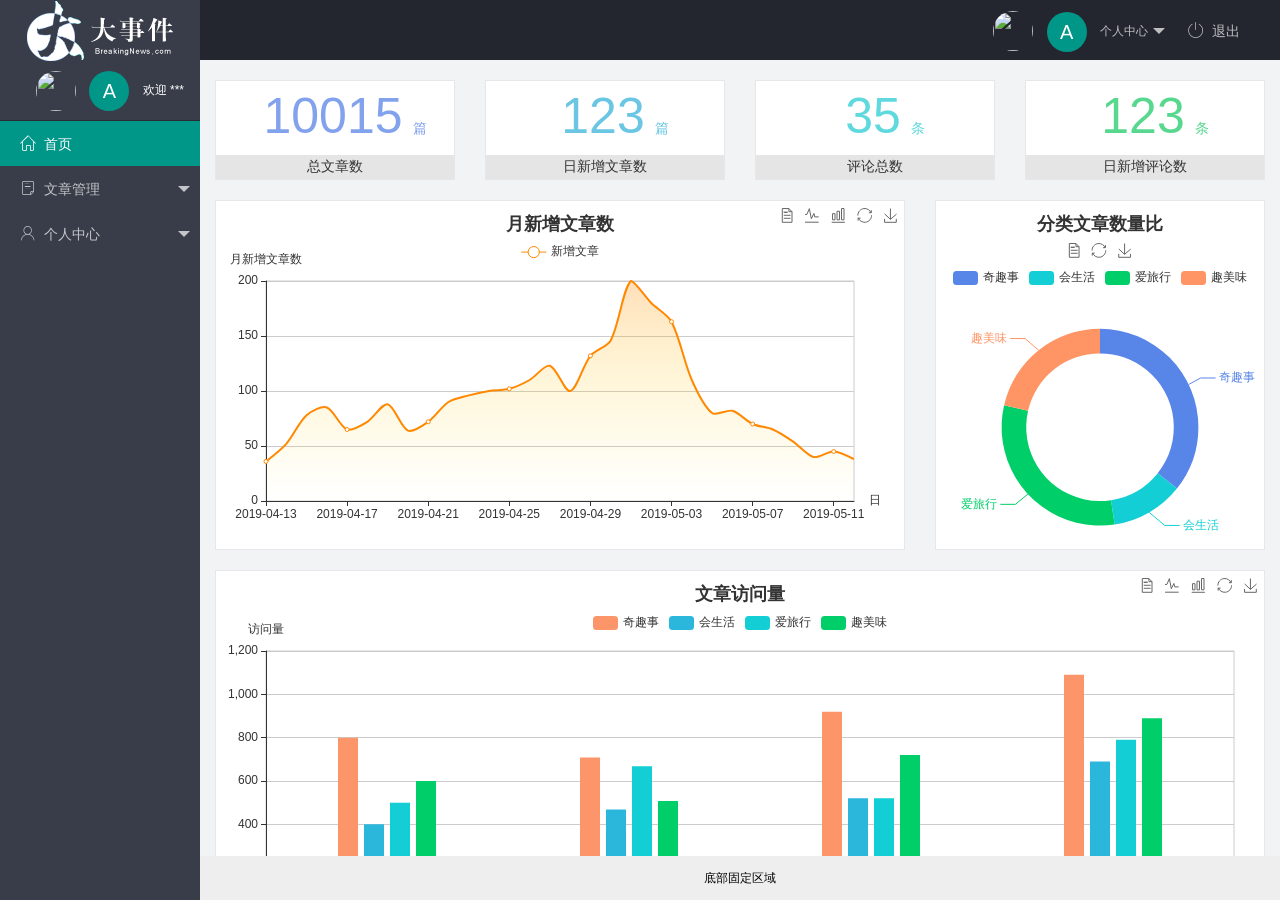
==== index.html @ d9589c08 "完成了主页功能" ====
<!DOCTYPE html>
<html lang="en">

<head>
    <meta charset="UTF-8" />
    <meta http-equiv="X-UA-Compatible" content="IE=edge" />
    <meta name="viewport" content="width=device-width, initial-scale=1.0" />
    <title>Document</title>
    <link rel="stylesheet" href="/assets/lib/layui/css/layui.css" />
    <link rel="stylesheet" href="/assets/fonts/iconfont.css">
    <link rel="stylesheet" href="/assets/css/index.css">
</head>

<body>
    <div class="layui-layout layui-layout-admin">
        <div class="layui-header">
            <div class="layui-logo layui-hide-xs layui-bg-black">
                <img src="/assets/images/logo.png" alt="" />
            </div>

            <ul class="layui-nav layui-layout-right">
                <li class="layui-nav-item layui-hide layui-show-md-inline-block">
                    <!-- 右侧导航栏上面头像 -->
                    <a href="javascript:;" class="userinfo">
                        <img src="http://t.cn/RCzsdCq" class="layui-nav-img" />
                        <span class="text-avatar">A</span>
                        个人中心
                    </a>
                    <dl class="layui-nav-child">
                        <dd><a href="">基本资料</a></dd>
                        <dd><a href="">更换头像</a></dd>
                        <dd><a href="">重置密码</a></dd>
                    </dl>
                </li>
                <li class="layui-nav-item" lay-header-event="menuRight" lay-unselect>
                    <a href="javascript:;" id="btnLogout"><span class="iconfont icon-tuichu"></span>退出</a>
                </li>
            </ul>
        </div>

        <div class="layui-side layui-bg-black">
            <div class="layui-side-scroll">
                <!-- 左侧侧边栏上面头像 -->
                <div class="userinfo">
                    <img src="http://t.cn/RCzsdCq" class="layui-nav-img" />
                    <span class="text-avatar">A</span>
                    <span id="welcome">欢迎 ***</span>
                </div>
                <!-- 左侧导航区域（可配合layui已有的垂直导航） -->
                <ul class="layui-nav layui-nav-tree" lay-shrink="all">
                    <li class="layui-nav-item layui-this "><a href="/home/dashboard.html" target="fm"><span
                                class="iconfont icon-home "></span>首页</a></li>
                    <li class="layui-nav-item">
                        <a class="" href="javascript:;"><span class="iconfont icon-16"></span>文章管理</a>
                        <dl class="layui-nav-child">
                            <dd><a href="javascript:;"><i class="layui-icon layui-icon-app"></i>文章类别</a></dd>
                            <dd><a href="javascript:;"><i class="layui-icon layui-icon-app"></i>文章列表</a></dd>
                            <dd><a href="javascript:;"><i class="layui-icon layui-icon-app"></i>发布文章</a></dd>
                        </dl>
                    </li>
                    <li class="layui-nav-item">
                        <a href="javascript:;"><span class="iconfont icon-user"></span>个人中心</a>
                        <dl class="layui-nav-child">
                            <dd><a href="javascript:;"><i class="layui-icon layui-icon-app"></i>基本资料</a></dd>
                            <dd><a href="javascript:;"><i class="layui-icon layui-icon-app"></i>更换头像</a></dd>
                            <dd><a href="javascript:;"><i class="layui-icon layui-icon-app"></i>重置密码</a></dd>
                        </dl>
                    </li>
                </ul>
            </div>
        </div>

        <div class="layui-body">
            <!-- 内容主体区域 -->
            <iframe name="fm" src="/home/dashboard.html" frameborder="0"></iframe>
        </div>

        <div class="layui-footer">
            <!-- 底部固定区域 -->
            底部固定区域
        </div>
    </div>
    <script src="/assets/lib/layui/layui.all.js"></script>
    <script src="./assets/lib/jquery.js"></script>
    <script src="./assets/js/baseAPI.js"></script>
    <script src="./assets/js/index.js"></script>
</body>

</html>
---- assets/lib/layui/css/layui.css ----
/** layui-v2.5.5 MIT License By https://www.layui.com */
 .layui-inline,img{display:inline-block;vertical-align:middle}h1,h2,h3,h4,h5,h6{font-weight:400}.layui-edge,.layui-header,.layui-inline,.layui-main{position:relative}.layui-body,.layui-edge,.layui-elip{overflow:hidden}.layui-btn,.layui-edge,.layui-inline,img{vertical-align:middle}.layui-btn,.layui-disabled,.layui-icon,.layui-unselect{-moz-user-select:none;-webkit-user-select:none;-ms-user-select:none}.layui-elip,.layui-form-checkbox span,.layui-form-pane .layui-form-label{text-overflow:ellipsis;white-space:nowrap}.layui-breadcrumb,.layui-tree-btnGroup{visibility:hidden}blockquote,body,button,dd,div,dl,dt,form,h1,h2,h3,h4,h5,h6,input,li,ol,p,pre,td,textarea,th,ul{margin:0;padding:0;-webkit-tap-highlight-color:rgba(0,0,0,0)}a:active,a:hover{outline:0}img{border:none}li{list-style:none}table{border-collapse:collapse;border-spacing:0}h4,h5,h6{font-size:100%}button,input,optgroup,option,select,textarea{font-family:inherit;font-size:inherit;font-style:inherit;font-weight:inherit;outline:0}pre{white-space:pre-wrap;white-space:-moz-pre-wrap;white-space:-pre-wrap;white-space:-o-pre-wrap;word-wrap:break-word}body{line-height:24px;font:14px Helvetica Neue,Helvetica,PingFang SC,Tahoma,Arial,sans-serif}hr{height:1px;margin:10px 0;border:0;clear:both}a{color:#333;text-decoration:none}a:hover{color:#777}a cite{font-style:normal;*cursor:pointer}.layui-border-box,.layui-border-box *{box-sizing:border-box}.layui-box,.layui-box *{box-sizing:content-box}.layui-clear{clear:both;*zoom:1}.layui-clear:after{content:'\20';clear:both;*zoom:1;display:block;height:0}.layui-inline{*display:inline;*zoom:1}.layui-edge{display:inline-block;width:0;height:0;border-width:6px;border-style:dashed;border-color:transparent}.layui-edge-top{top:-4px;border-bottom-color:#999;border-bottom-style:solid}.layui-edge-right{border-left-color:#999;border-left-style:solid}.layui-edge-bottom{top:2px;border-top-color:#999;border-top-style:solid}.layui-edge-left{border-right-color:#999;border-right-style:solid}.layui-disabled,.layui-disabled:hover{color:#d2d2d2!important;cursor:not-allowed!important}.layui-circle{border-radius:100%}.layui-show{display:block!important}.layui-hide{display:none!important}@font-face{font-family:layui-icon;src:url(../font/iconfont.eot?v=250);src:url(../font/iconfont.eot?v=250#iefix) format('embedded-opentype'),url(../font/iconfont.woff2?v=250) format('woff2'),url(../font/iconfont.woff?v=250) format('woff'),url(../font/iconfont.ttf?v=250) format('truetype'),url(../font/iconfont.svg?v=250#layui-icon) format('svg')}.layui-icon{font-family:layui-icon!important;font-size:16px;font-style:normal;-webkit-font-smoothing:antialiased;-moz-osx-font-smoothing:grayscale}.layui-icon-reply-fill:before{content:"\e611"}.layui-icon-set-fill:before{content:"\e614"}.layui-icon-menu-fill:before{content:"\e60f"}.layui-icon-search:before{content:"\e615"}.layui-icon-share:before{content:"\e641"}.layui-icon-set-sm:before{content:"\e620"}.layui-icon-engine:before{content:"\e628"}.layui-icon-close:before{content:"\1006"}.layui-icon-close-fill:before{content:"\1007"}.layui-icon-chart-screen:before{content:"\e629"}.layui-icon-star:before{content:"\e600"}.layui-icon-circle-dot:before{content:"\e617"}.layui-icon-chat:before{content:"\e606"}.layui-icon-release:before{content:"\e609"}.layui-icon-list:before{content:"\e60a"}.layui-icon-chart:before{content:"\e62c"}.layui-icon-ok-circle:before{content:"\1005"}.layui-icon-layim-theme:before{content:"\e61b"}.layui-icon-table:before{content:"\e62d"}.layui-icon-right:before{content:"\e602"}.layui-icon-left:before{content:"\e603"}.layui-icon-cart-simple:before{content:"\e698"}.layui-icon-face-cry:before{content:"\e69c"}.layui-icon-face-smile:before{content:"\e6af"}.layui-icon-survey:before{content:"\e6b2"}.layui-icon-tree:before{content:"\e62e"}.layui-icon-upload-circle:before{content:"\e62f"}.layui-icon-add-circle:before{content:"\e61f"}.layui-icon-download-circle:before{content:"\e601"}.layui-icon-templeate-1:before{content:"\e630"}.layui-icon-util:before{content:"\e631"}.layui-icon-face-surprised:before{content:"\e664"}.layui-icon-edit:before{content:"\e642"}.layui-icon-speaker:before{content:"\e645"}.layui-icon-down:before{content:"\e61a"}.layui-icon-file:before{content:"\e621"}.layui-icon-layouts:before{content:"\e632"}.layui-icon-rate-half:before{content:"\e6c9"}.layui-icon-add-circle-fine:before{content:"\e608"}.layui-icon-prev-circle:before{content:"\e633"}.layui-icon-read:before{content:"\e705"}.layui-icon-404:before{content:"\e61c"}.layui-icon-carousel:before{content:"\e634"}.layui-icon-help:before{content:"\e607"}.layui-icon-code-circle:before{content:"\e635"}.layui-icon-water:before{content:"\e636"}.layui-icon-username:before{content:"\e66f"}.layui-icon-find-fill:before{content:"\e670"}.layui-icon-about:before{content:"\e60b"}.layui-icon-location:before{content:"\e715"}.layui-icon-up:before{content:"\e619"}.layui-icon-pause:before{content:"\e651"}.layui-icon-date:before{content:"\e637"}.layui-icon-layim-uploadfile:before{content:"\e61d"}.layui-icon-delete:before{content:"\e640"}.layui-icon-play:before{content:"\e652"}.layui-icon-top:before{content:"\e604"}.layui-icon-friends:before{content:"\e612"}.layui-icon-refresh-3:before{content:"\e9aa"}.layui-icon-ok:before{content:"\e605"}.layui-icon-layer:before{content:"\e638"}.layui-icon-face-smile-fine:before{content:"\e60c"}.layui-icon-dollar:before{content:"\e659"}.layui-icon-group:before{content:"\e613"}.layui-icon-layim-download:before{content:"\e61e"}.layui-icon-picture-fine:before{content:"\e60d"}.layui-icon-link:before{content:"\e64c"}.layui-icon-diamond:before{content:"\e735"}.layui-icon-log:before{content:"\e60e"}.layui-icon-rate-solid:before{content:"\e67a"}.layui-icon-fonts-del:before{content:"\e64f"}.layui-icon-unlink:before{content:"\e64d"}.layui-icon-fonts-clear:before{content:"\e639"}.layui-icon-triangle-r:before{content:"\e623"}.layui-icon-circle:before{content:"\e63f"}.layui-icon-radio:before{content:"\e643"}.layui-icon-align-center:before{content:"\e647"}.layui-icon-align-right:before{content:"\e648"}.layui-icon-align-left:before{content:"\e649"}.layui-icon-loading-1:before{content:"\e63e"}.layui-icon-return:before{content:"\e65c"}.layui-icon-fonts-strong:before{content:"\e62b"}.layui-icon-upload:before{content:"\e67c"}.layui-icon-dialogue:before{content:"\e63a"}.layui-icon-video:before{content:"\e6ed"}.layui-icon-headset:before{content:"\e6fc"}.layui-icon-cellphone-fine:before{content:"\e63b"}.layui-icon-add-1:before{content:"\e654"}.layui-icon-face-smile-b:before{content:"\e650"}.layui-icon-fonts-html:before{content:"\e64b"}.layui-icon-form:before{content:"\e63c"}.layui-icon-cart:before{content:"\e657"}.layui-icon-camera-fill:before{content:"\e65d"}.layui-icon-tabs:before{content:"\e62a"}.layui-icon-fonts-code:before{content:"\e64e"}.layui-icon-fire:before{content:"\e756"}.layui-icon-set:before{content:"\e716"}.layui-icon-fonts-u:before{content:"\e646"}.layui-icon-triangle-d:before{content:"\e625"}.layui-icon-tips:before{content:"\e702"}.layui-icon-picture:before{content:"\e64a"}.layui-icon-more-vertical:before{content:"\e671"}.layui-icon-flag:before{content:"\e66c"}.layui-icon-loading:before{content:"\e63d"}.layui-icon-fonts-i:before{content:"\e644"}.layui-icon-refresh-1:before{content:"\e666"}.layui-icon-rmb:before{content:"\e65e"}.layui-icon-home:before{content:"\e68e"}.layui-icon-user:before{content:"\e770"}.layui-icon-notice:before{content:"\e667"}.layui-icon-login-weibo:before{content:"\e675"}.layui-icon-voice:before{content:"\e688"}.layui-icon-upload-drag:before{content:"\e681"}.layui-icon-login-qq:before{content:"\e676"}.layui-icon-snowflake:before{content:"\e6b1"}.layui-icon-file-b:before{content:"\e655"}.layui-icon-template:before{content:"\e663"}.layui-icon-auz:before{content:"\e672"}.layui-icon-console:before{content:"\e665"}.layui-icon-app:before{content:"\e653"}.layui-icon-prev:before{content:"\e65a"}.layui-icon-website:before{content:"\e7ae"}.layui-icon-next:before{content:"\e65b"}.layui-icon-component:before{content:"\e857"}.layui-icon-more:before{content:"\e65f"}.layui-icon-login-wechat:before{content:"\e677"}.layui-icon-shrink-right:before{content:"\e668"}.layui-icon-spread-left:before{content:"\e66b"}.layui-icon-camera:before{content:"\e660"}.layui-icon-note:before{content:"\e66e"}.layui-icon-refresh:before{content:"\e669"}.layui-icon-female:before{content:"\e661"}.layui-icon-male:before{content:"\e662"}.layui-icon-password:before{content:"\e673"}.layui-icon-senior:before{content:"\e674"}.layui-icon-theme:before{content:"\e66a"}.layui-icon-tread:before{content:"\e6c5"}.layui-icon-praise:before{content:"\e6c6"}.layui-icon-star-fill:before{content:"\e658"}.layui-icon-rate:before{content:"\e67b"}.layui-icon-template-1:before{content:"\e656"}.layui-icon-vercode:before{content:"\e679"}.layui-icon-cellphone:before{content:"\e678"}.layui-icon-screen-full:before{content:"\e622"}.layui-icon-screen-restore:before{content:"\e758"}.layui-icon-cols:before{content:"\e610"}.layui-icon-export:before{content:"\e67d"}.layui-icon-print:before{content:"\e66d"}.layui-icon-slider:before{content:"\e714"}.layui-icon-addition:before{content:"\e624"}.layui-icon-subtraction:before{content:"\e67e"}.layui-icon-service:before{content:"\e626"}.layui-icon-transfer:before{content:"\e691"}.layui-main{width:1140px;margin:0 auto}.layui-header{z-index:1000;height:60px}.layui-header a:hover{transition:all .5s;-webkit-transition:all .5s}.layui-side{position:fixed;left:0;top:0;bottom:0;z-index:999;width:200px;overflow-x:hidden}.layui-side-scroll{position:relative;width:220px;height:100%;overflow-x:hidden}.layui-body{position:absolute;left:200px;right:0;top:0;bottom:0;z-index:998;width:auto;overflow-y:auto;box-sizing:border-box}.layui-layout-body{overflow:hidden}.layui-layout-admin .layui-header{background-color:#23262E}.layui-layout-admin .layui-side{top:60px;width:200px;overflow-x:hidden}.layui-layout-admin .layui-body{position:fixed;top:60px;bottom:44px}.layui-layout-admin .layui-main{width:auto;margin:0 15px}.layui-layout-admin .layui-footer{position:fixed;left:200px;right:0;bottom:0;height:44px;line-height:44px;padding:0 15px;background-color:#eee}.layui-layout-admin .layui-logo{position:absolute;left:0;top:0;width:200px;height:100%;line-height:60px;text-align:center;color:#009688;font-size:16px}.layui-layout-admin .layui-header .layui-nav{background:0 0}.layui-layout-left{position:absolute!important;left:200px;top:0}.layui-layout-right{position:absolute!important;right:0;top:0}.layui-container{position:relative;margin:0 auto;padding:0 15px;box-sizing:border-box}.layui-fluid{position:relative;margin:0 auto;padding:0 15px}.layui-row:after,.layui-row:before{content:'';display:block;clear:both}.layui-col-lg1,.layui-col-lg10,.layui-col-lg11,.layui-col-lg12,.layui-col-lg2,.layui-col-lg3,.layui-col-lg4,.layui-col-lg5,.layui-col-lg6,.layui-col-lg7,.layui-col-lg8,.layui-col-lg9,.layui-col-md1,.layui-col-md10,.layui-col-md11,.layui-col-md12,.layui-col-md2,.layui-col-md3,.layui-col-md4,.layui-col-md5,.layui-col-md6,.layui-col-md7,.layui-col-md8,.layui-col-md9,.layui-col-sm1,.layui-col-sm10,.layui-col-sm11,.layui-col-sm12,.layui-col-sm2,.layui-col-sm3,.layui-col-sm4,.layui-col-sm5,.layui-col-sm6,.layui-col-sm7,.layui-col-sm8,.layui-col-sm9,.layui-col-xs1,.layui-col-xs10,.layui-col-xs11,.layui-col-xs12,.layui-col-xs2,.layui-col-xs3,.layui-col-xs4,.layui-col-xs5,.layui-col-xs6,.layui-col-xs7,.layui-col-xs8,.layui-col-xs9{position:relative;display:block;box-sizing:border-box}.layui-col-xs1,.layui-col-xs10,.layui-col-xs11,.layui-col-xs12,.layui-col-xs2,.layui-col-xs3,.layui-col-xs4,.layui-col-xs5,.layui-col-xs6,.layui-col-xs7,.layui-col-xs8,.layui-col-xs9{float:left}.layui-col-xs1{width:8.33333333%}.layui-col-xs2{width:16.66666667%}.layui-col-xs3{width:25%}.layui-col-xs4{width:33.33333333%}.layui-col-xs5{width:41.66666667%}.layui-col-xs6{width:50%}.layui-col-xs7{width:58.33333333%}.layui-col-xs8{width:66.66666667%}.layui-col-xs9{width:75%}.layui-col-xs10{width:83.33333333%}.layui-col-xs11{width:91.66666667%}.layui-col-xs12{width:100%}.layui-col-xs-offset1{margin-left:8.33333333%}.layui-col-xs-offset2{margin-left:16.66666667%}.layui-col-xs-offset3{margin-left:25%}.layui-col-xs-offset4{margin-left:33.33333333%}.layui-col-xs-offset5{margin-left:41.66666667%}.layui-col-xs-offset6{margin-left:50%}.layui-col-xs-offset7{margin-left:58.33333333%}.layui-col-xs-offset8{margin-left:66.66666667%}.layui-col-xs-offset9{margin-left:75%}.layui-col-xs-offset10{margin-left:83.33333333%}.layui-col-xs-offset11{margin-left:91.66666667%}.layui-col-xs-offset12{margin-left:100%}@media screen and (max-width:768px){.layui-hide-xs{display:none!important}.layui-show-xs-block{display:block!important}.layui-show-xs-inline{display:inline!important}.layui-show-xs-inline-block{display:inline-block!important}}@media screen and (min-width:768px){.layui-container{width:750px}.layui-hide-sm{display:none!important}.layui-show-sm-block{display:block!important}.layui-show-sm-inline{display:inline!important}.layui-show-sm-inline-block{display:inline-block!important}.layui-col-sm1,.layui-col-sm10,.layui-col-sm11,.layui-col-sm12,.layui-col-sm2,.layui-col-sm3,.layui-col-sm4,.layui-col-sm5,.layui-col-sm6,.layui-col-sm7,.layui-col-sm8,.layui-col-sm9{float:left}.layui-col-sm1{width:8.33333333%}.layui-col-sm2{width:16.66666667%}.layui-col-sm3{width:25%}.layui-col-sm4{width:33.33333333%}.layui-col-sm5{width:41.66666667%}.layui-col-sm6{width:50%}.layui-col-sm7{width:58.33333333%}.layui-col-sm8{width:66.66666667%}.layui-col-sm9{width:75%}.layui-col-sm10{width:83.33333333%}.layui-col-sm11{width:91.66666667%}.layui-col-sm12{width:100%}.layui-col-sm-offset1{margin-left:8.33333333%}.layui-col-sm-offset2{margin-left:16.66666667%}.layui-col-sm-offset3{margin-left:25%}.layui-col-sm-offset4{margin-left:33.33333333%}.layui-col-sm-offset5{margin-left:41.66666667%}.layui-col-sm-offset6{margin-left:50%}.layui-col-sm-offset7{margin-left:58.33333333%}.layui-col-sm-offset8{margin-left:66.66666667%}.layui-col-sm-offset9{margin-left:75%}.layui-col-sm-offset10{margin-left:83.33333333%}.layui-col-sm-offset11{margin-left:91.66666667%}.layui-col-sm-offset12{margin-left:100%}}@media screen and (min-width:992px){.layui-container{width:970px}.layui-hide-md{display:none!important}.layui-show-md-block{display:block!important}.layui-show-md-inline{display:inline!important}.layui-show-md-inline-block{display:inline-block!important}.layui-col-md1,.layui-col-md10,.layui-col-md11,.layui-col-md12,.layui-col-md2,.layui-col-md3,.layui-col-md4,.layui-col-md5,.layui-col-md6,.layui-col-md7,.layui-col-md8,.layui-col-md9{float:left}.layui-col-md1{width:8.33333333%}.layui-col-md2{width:16.66666667%}.layui-col-md3{width:25%}.layui-col-md4{width:33.33333333%}.layui-col-md5{width:41.66666667%}.layui-col-md6{width:50%}.layui-col-md7{width:58.33333333%}.layui-col-md8{width:66.66666667%}.layui-col-md9{width:75%}.layui-col-md10{width:83.33333333%}.layui-col-md11{width:91.66666667%}.layui-col-md12{width:100%}.layui-col-md-offset1{margin-left:8.33333333%}.layui-col-md-offset2{margin-left:16.66666667%}.layui-col-md-offset3{margin-left:25%}.layui-col-md-offset4{margin-left:33.33333333%}.layui-col-md-offset5{margin-left:41.66666667%}.layui-col-md-offset6{margin-left:50%}.layui-col-md-offset7{margin-left:58.33333333%}.layui-col-md-offset8{margin-left:66.66666667%}.layui-col-md-offset9{margin-left:75%}.layui-col-md-offset10{margin-left:83.33333333%}.layui-col-md-offset11{margin-left:91.66666667%}.layui-col-md-offset12{margin-left:100%}}@media screen and (min-width:1200px){.layui-container{width:1170px}.layui-hide-lg{display:none!important}.layui-show-lg-block{display:block!important}.layui-show-lg-inline{display:inline!important}.layui-show-lg-inline-block{display:inline-block!important}.layui-col-lg1,.layui-col-lg10,.layui-col-lg11,.layui-col-lg12,.layui-col-lg2,.layui-col-lg3,.layui-col-lg4,.layui-col-lg5,.layui-col-lg6,.layui-col-lg7,.layui-col-lg8,.layui-col-lg9{float:left}.layui-col-lg1{width:8.33333333%}.layui-col-lg2{width:16.66666667%}.layui-col-lg3{width:25%}.layui-col-lg4{width:33.33333333%}.layui-col-lg5{width:41.66666667%}.layui-col-lg6{width:50%}.layui-col-lg7{width:58.33333333%}.layui-col-lg8{width:66.66666667%}.layui-col-lg9{width:75%}.layui-col-lg10{width:83.33333333%}.layui-col-lg11{width:91.66666667%}.layui-col-lg12{width:100%}.layui-col-lg-offset1{margin-left:8.33333333%}.layui-col-lg-offset2{margin-left:16.66666667%}.layui-col-lg-offset3{margin-left:25%}.layui-col-lg-offset4{margin-left:33.33333333%}.layui-col-lg-offset5{margin-left:41.66666667%}.layui-col-lg-offset6{margin-left:50%}.layui-col-lg-offset7{margin-left:58.33333333%}.layui-col-lg-offset8{margin-left:66.66666667%}.layui-col-lg-offset9{margin-left:75%}.layui-col-lg-offset10{margin-left:83.33333333%}.layui-col-lg-offset11{margin-left:91.66666667%}.layui-col-lg-offset12{margin-left:100%}}.layui-col-space1{margin:-.5px}.layui-col-space1>*{padding:.5px}.layui-col-space3{margin:-1.5px}.layui-col-space3>*{padding:1.5px}.layui-col-space5{margin:-2.5px}.layui-col-space5>*{padding:2.5px}.layui-col-space8{margin:-3.5px}.layui-col-space8>*{padding:3.5px}.layui-col-space10{margin:-5px}.layui-col-space10>*{padding:5px}.layui-col-space12{margin:-6px}.layui-col-space12>*{padding:6px}.layui-col-space15{margin:-7.5px}.layui-col-space15>*{padding:7.5px}.layui-col-space18{margin:-9px}.layui-col-space18>*{padding:9px}.layui-col-space20{margin:-10px}.layui-col-space20>*{padding:10px}.layui-col-space22{margin:-11px}.layui-col-space22>*{padding:11px}.layui-col-space25{margin:-12.5px}.layui-col-space25>*{padding:12.5px}.layui-col-space30{margin:-15px}.layui-col-space30>*{padding:15px}.layui-btn,.layui-input,.layui-select,.layui-textarea,.layui-upload-button{outline:0;-webkit-appearance:none;transition:all .3s;-webkit-transition:all .3s;box-sizing:border-box}.layui-elem-quote{margin-bottom:10px;padding:15px;line-height:22px;border-left:5px solid #009688;border-radius:0 2px 2px 0;background-color:#f2f2f2}.layui-quote-nm{border-style:solid;border-width:1px 1px 1px 5px;background:0 0}.layui-elem-field{margin-bottom:10px;padding:0;border-width:1px;border-style:solid}.layui-elem-field legend{margin-left:20px;padding:0 10px;font-size:20px;font-weight:300}.layui-field-title{margin:10px 0 20px;border-width:1px 0 0}.layui-field-box{padding:10px 15px}.layui-field-title .layui-field-box{padding:10px 0}.layui-progress{position:relative;height:6px;border-radius:20px;background-color:#e2e2e2}.layui-progress-bar{position:absolute;left:0;top:0;width:0;max-width:100%;height:6px;border-radius:20px;text-align:right;background-color:#5FB878;transition:all .3s;-webkit-transition:all .3s}.layui-progress-big,.layui-progress-big .layui-progress-bar{height:18px;line-height:18px}.layui-progress-text{position:relative;top:-20px;line-height:18px;font-size:12px;color:#666}.layui-progress-big .layui-progress-text{position:static;padding:0 10px;color:#fff}.layui-collapse{border-width:1px;border-style:solid;border-radius:2px}.layui-colla-content,.layui-colla-item{border-top-width:1px;border-top-style:solid}.layui-colla-item:first-child{border-top:none}.layui-colla-title{position:relative;height:42px;line-height:42px;padding:0 15px 0 35px;color:#333;background-color:#f2f2f2;cursor:pointer;font-size:14px;overflow:hidden}.layui-colla-content{display:none;padding:10px 15px;line-height:22px;color:#666}.layui-colla-icon{position:absolute;left:15px;top:0;font-size:14px}.layui-card{margin-bottom:15px;border-radius:2px;background-color:#fff;box-shadow:0 1px 2px 0 rgba(0,0,0,.05)}.layui-card:last-child{margin-bottom:0}.layui-card-header{position:relative;height:42px;line-height:42px;padding:0 15px;border-bottom:1px solid #f6f6f6;color:#333;border-radius:2px 2px 0 0;font-size:14px}.layui-bg-black,.layui-bg-blue,.layui-bg-cyan,.layui-bg-green,.layui-bg-orange,.layui-bg-red{color:#fff!important}.layui-card-body{position:relative;padding:10px 15px;line-height:24px}.layui-card-body[pad15]{padding:15px}.layui-card-body[pad20]{padding:20px}.layui-card-body .layui-table{margin:5px 0}.layui-card .layui-tab{margin:0}.layui-panel-window{position:relative;padding:15px;border-radius:0;border-top:5px solid #E6E6E6;background-color:#fff}.layui-auxiliar-moving{position:fixed;left:0;right:0;top:0;bottom:0;width:100%;height:100%;background:0 0;z-index:9999999999}.layui-form-label,.layui-form-mid,.layui-form-select,.layui-input-block,.layui-input-inline,.layui-textarea{position:relative}.layui-bg-red{background-color:#FF5722!important}.layui-bg-orange{background-color:#FFB800!important}.layui-bg-green{background-color:#009688!important}.layui-bg-cyan{background-color:#2F4056!important}.layui-bg-blue{background-color:#1E9FFF!important}.layui-bg-black{background-color:#393D49!important}.layui-bg-gray{background-color:#eee!important;color:#666!important}.layui-badge-rim,.layui-colla-content,.layui-colla-item,.layui-collapse,.layui-elem-field,.layui-form-pane .layui-form-item[pane],.layui-form-pane .layui-form-label,.layui-input,.layui-layedit,.layui-layedit-tool,.layui-quote-nm,.layui-select,.layui-tab-bar,.layui-tab-card,.layui-tab-title,.layui-tab-title .layui-this:after,.layui-textarea{border-color:#e6e6e6}.layui-timeline-item:before,hr{background-color:#e6e6e6}.layui-text{line-height:22px;font-size:14px;color:#666}.layui-text h1,.layui-text h2,.layui-text h3{font-weight:500;color:#333}.layui-text h1{font-size:30px}.layui-text h2{font-size:24px}.layui-text h3{font-size:18px}.layui-text a:not(.layui-btn){color:#01AAED}.layui-text a:not(.layui-btn):hover{text-decoration:underline}.layui-text ul{padding:5px 0 5px 15px}.layui-text ul li{margin-top:5px;list-style-type:disc}.layui-text em,.layui-word-aux{color:#999!important;padding:0 5px!important}.layui-btn{display:inline-block;height:38px;line-height:38px;padding:0 18px;background-color:#009688;color:#fff;white-space:nowrap;text-align:center;font-size:14px;border:none;border-radius:2px;cursor:pointer}.layui-btn:hover{opacity:.8;filter:alpha(opacity=80);color:#fff}.layui-btn:active{opacity:1;filter:alpha(opacity=100)}.layui-btn+.layui-btn{margin-left:10px}.layui-btn-container{font-size:0}.layui-btn-container .layui-btn{margin-right:10px;margin-bottom:10px}.layui-btn-container .layui-btn+.layui-btn{margin-left:0}.layui-table .layui-btn-container .layui-btn{margin-bottom:9px}.layui-btn-radius{border-radius:100px}.layui-btn .layui-icon{margin-right:3px;font-size:18px;vertical-align:bottom;vertical-align:middle\9}.layui-btn-primary{border:1px solid #C9C9C9;background-color:#fff;color:#555}.layui-btn-primary:hover{border-color:#009688;color:#333}.layui-btn-normal{background-color:#1E9FFF}.layui-btn-warm{background-color:#FFB800}.layui-btn-danger{background-color:#FF5722}.layui-btn-checked{background-color:#5FB878}.layui-btn-disabled,.layui-btn-disabled:active,.layui-btn-disabled:hover{border:1px solid #e6e6e6;background-color:#FBFBFB;color:#C9C9C9;cursor:not-allowed;opacity:1}.layui-btn-lg{height:44px;line-height:44px;padding:0 25px;font-size:16px}.layui-btn-sm{height:30px;line-height:30px;padding:0 10px;font-size:12px}.layui-btn-sm i{font-size:16px!important}.layui-btn-xs{height:22px;line-height:22px;padding:0 5px;font-size:12px}.layui-btn-xs i{font-size:14px!important}.layui-btn-group{display:inline-block;vertical-align:middle;font-size:0}.layui-btn-group .layui-btn{margin-left:0!important;margin-right:0!important;border-left:1px solid rgba(255,255,255,.5);border-radius:0}.layui-btn-group .layui-btn-primary{border-left:none}.layui-btn-group .layui-btn-primary:hover{border-color:#C9C9C9;color:#009688}.layui-btn-group .layui-btn:first-child{border-left:none;border-radius:2px 0 0 2px}.layui-btn-group .layui-btn-primary:first-child{border-left:1px solid #c9c9c9}.layui-btn-group .layui-btn:last-child{border-radius:0 2px 2px 0}.layui-btn-group .layui-btn+.layui-btn{margin-left:0}.layui-btn-group+.layui-btn-group{margin-left:10px}.layui-btn-fluid{width:100%}.layui-input,.layui-select,.layui-textarea{height:38px;line-height:1.3;line-height:38px\9;border-width:1px;border-style:solid;background-color:#fff;border-radius:2px}.layui-input::-webkit-input-placeholder,.layui-select::-webkit-input-placeholder,.layui-textarea::-webkit-input-placeholder{line-height:1.3}.layui-input,.layui-textarea{display:block;width:100%;padding-left:10px}.layui-input:hover,.layui-textarea:hover{border-color:#D2D2D2!important}.layui-input:focus,.layui-textarea:focus{border-color:#C9C9C9!important}.layui-textarea{min-height:100px;height:auto;line-height:20px;padding:6px 10px;resize:vertical}.layui-select{padding:0 10px}.layui-form input[type=checkbox],.layui-form input[type=radio],.layui-form select{display:none}.layui-form [lay-ignore]{display:initial}.layui-form-item{margin-bottom:15px;clear:both;*zoom:1}.layui-form-item:after{content:'\20';clear:both;*zoom:1;display:block;height:0}.layui-form-label{float:left;display:block;padding:9px 15px;width:80px;font-weight:400;line-height:20px;text-align:right}.layui-form-label-col{display:block;float:none;padding:9px 0;line-height:20px;text-align:left}.layui-form-item .layui-inline{margin-bottom:5px;margin-right:10px}.layui-input-block{margin-left:110px;min-height:36px}.layui-input-inline{display:inline-block;vertical-align:middle}.layui-form-item .layui-input-inline{float:left;width:190px;margin-right:10px}.layui-form-text .layui-input-inline{width:auto}.layui-form-mid{float:left;display:block;padding:9px 0!important;line-height:20px;margin-right:10px}.layui-form-danger+.layui-form-select .layui-input,.layui-form-danger:focus{border-color:#FF5722!important}.layui-form-select .layui-input{padding-right:30px;cursor:pointer}.layui-form-select .layui-edge{position:absolute;right:10px;top:50%;margin-top:-3px;cursor:pointer;border-width:6px;border-top-color:#c2c2c2;border-top-style:solid;transition:all .3s;-webkit-transition:all .3s}.layui-form-select dl{display:none;position:absolute;left:0;top:42px;padding:5px 0;z-index:899;min-width:100%;border:1px solid #d2d2d2;max-height:300px;overflow-y:auto;background-color:#fff;border-radius:2px;box-shadow:0 2px 4px rgba(0,0,0,.12);box-sizing:border-box}.layui-form-select dl dd,.layui-form-select dl dt{padding:0 10px;line-height:36px;white-space:nowrap;overflow:hidden;text-overflow:ellipsis}.layui-form-select dl dt{font-size:12px;color:#999}.layui-form-select dl dd{cursor:pointer}.layui-form-select dl dd:hover{background-color:#f2f2f2;-webkit-transition:.5s all;transition:.5s all}.layui-form-select .layui-select-group dd{padding-left:20px}.layui-form-select dl dd.layui-select-tips{padding-left:10px!important;color:#999}.layui-form-select dl dd.layui-this{background-color:#5FB878;color:#fff}.layui-form-checkbox,.layui-form-select dl dd.layui-disabled{background-color:#fff}.layui-form-selected dl{display:block}.layui-form-checkbox,.layui-form-checkbox *,.layui-form-switch{display:inline-block;vertical-align:middle}.layui-form-selected .layui-edge{margin-top:-9px;-webkit-transform:rotate(180deg);transform:rotate(180deg);margin-top:-3px\9}:root .layui-form-selected .layui-edge{margin-top:-9px\0/IE9}.layui-form-selectup dl{top:auto;bottom:42px}.layui-select-none{margin:5px 0;text-align:center;color:#999}.layui-select-disabled .layui-disabled{border-color:#eee!important}.layui-select-disabled .layui-edge{border-top-color:#d2d2d2}.layui-form-checkbox{position:relative;height:30px;line-height:30px;margin-right:10px;padding-right:30px;cursor:pointer;font-size:0;-webkit-transition:.1s linear;transition:.1s linear;box-sizing:border-box}.layui-form-checkbox span{padding:0 10px;height:100%;font-size:14px;border-radius:2px 0 0 2px;background-color:#d2d2d2;color:#fff;overflow:hidden}.layui-form-checkbox:hover span{background-color:#c2c2c2}.layui-form-checkbox i{position:absolute;right:0;top:0;width:30px;height:28px;border:1px solid #d2d2d2;border-left:none;border-radius:0 2px 2px 0;color:#fff;font-size:20px;text-align:center}.layui-form-checkbox:hover i{border-color:#c2c2c2;color:#c2c2c2}.layui-form-checked,.layui-form-checked:hover{border-color:#5FB878}.layui-form-checked span,.layui-form-checked:hover span{background-color:#5FB878}.layui-form-checked i,.layui-form-checked:hover i{color:#5FB878}.layui-form-item .layui-form-checkbox{margin-top:4px}.layui-form-checkbox[lay-skin=primary]{height:auto!important;line-height:normal!important;min-width:18px;min-height:18px;border:none!important;margin-right:0;padding-left:28px;padding-right:0;background:0 0}.layui-form-checkbox[lay-skin=primary] span{padding-left:0;padding-right:15px;line-height:18px;background:0 0;color:#666}.layui-form-checkbox[lay-skin=primary] i{right:auto;left:0;width:16px;height:16px;line-height:16px;border:1px solid #d2d2d2;font-size:12px;border-radius:2px;background-color:#fff;-webkit-transition:.1s linear;transition:.1s linear}.layui-form-checkbox[lay-skin=primary]:hover i{border-color:#5FB878;color:#fff}.layui-form-checked[lay-skin=primary] i{border-color:#5FB878!important;background-color:#5FB878;color:#fff}.layui-checkbox-disbaled[lay-skin=primary] span{background:0 0!important;color:#c2c2c2}.layui-checkbox-disbaled[lay-skin=primary]:hover i{border-color:#d2d2d2}.layui-form-item .layui-form-checkbox[lay-skin=primary]{margin-top:10px}.layui-form-switch{position:relative;height:22px;line-height:22px;min-width:35px;padding:0 5px;margin-top:8px;border:1px solid #d2d2d2;border-radius:20px;cursor:pointer;background-color:#fff;-webkit-transition:.1s linear;transition:.1s linear}.layui-form-switch i{position:absolute;left:5px;top:3px;width:16px;height:16px;border-radius:20px;background-color:#d2d2d2;-webkit-transition:.1s linear;transition:.1s linear}.layui-form-switch em{position:relative;top:0;width:25px;margin-left:21px;padding:0!important;text-align:center!important;color:#999!important;font-style:normal!important;font-size:12px}.layui-form-onswitch{border-color:#5FB878;background-color:#5FB878}.layui-checkbox-disbaled,.layui-checkbox-disbaled i{border-color:#e2e2e2!important}.layui-form-onswitch i{left:100%;margin-left:-21px;background-color:#fff}.layui-form-onswitch em{margin-left:5px;margin-right:21px;color:#fff!important}.layui-checkbox-disbaled span{background-color:#e2e2e2!important}.layui-checkbox-disbaled:hover i{color:#fff!important}[lay-radio]{display:none}.layui-form-radio,.layui-form-radio *{display:inline-block;vertical-align:middle}.layui-form-radio{line-height:28px;margin:6px 10px 0 0;padding-right:10px;cursor:pointer;font-size:0}.layui-form-radio *{font-size:14px}.layui-form-radio>i{margin-right:8px;font-size:22px;color:#c2c2c2}.layui-form-radio>i:hover,.layui-form-radioed>i{color:#5FB878}.layui-radio-disbaled>i{color:#e2e2e2!important}.layui-form-pane .layui-form-label{width:110px;padding:8px 15px;height:38px;line-height:20px;border-width:1px;border-style:solid;border-radius:2px 0 0 2px;text-align:center;background-color:#FBFBFB;overflow:hidden;box-sizing:border-box}.layui-form-pane .layui-input-inline{margin-left:-1px}.layui-form-pane .layui-input-block{margin-left:110px;left:-1px}.layui-form-pane .layui-input{border-radius:0 2px 2px 0}.layui-form-pane .layui-form-text .layui-form-label{float:none;width:100%;border-radius:2px;box-sizing:border-box;text-align:left}.layui-form-pane .layui-form-text .layui-input-inline{display:block;margin:0;top:-1px;clear:both}.layui-form-pane .layui-form-text .layui-input-block{margin:0;left:0;top:-1px}.layui-form-pane .layui-form-text .layui-textarea{min-height:100px;border-radius:0 0 2px 2px}.layui-form-pane .layui-form-checkbox{margin:4px 0 4px 10px}.layui-form-pane .layui-form-radio,.layui-form-pane .layui-form-switch{margin-top:6px;margin-left:10px}.layui-form-pane .layui-form-item[pane]{position:relative;border-width:1px;border-style:solid}.layui-form-pane .layui-form-item[pane] .layui-form-label{position:absolute;left:0;top:0;height:100%;border-width:0 1px 0 0}.layui-form-pane .layui-form-item[pane] .layui-input-inline{margin-left:110px}@media screen and (max-width:450px){.layui-form-item .layui-form-label{text-overflow:ellipsis;overflow:hidden;white-space:nowrap}.layui-form-item .layui-inline{display:block;margin-right:0;margin-bottom:20px;clear:both}.layui-form-item .layui-inline:after{content:'\20';clear:both;display:block;height:0}.layui-form-item .layui-input-inline{display:block;float:none;left:-3px;width:auto;margin:0 0 10px 112px}.layui-form-item .layui-input-inline+.layui-form-mid{margin-left:110px;top:-5px;padding:0}.layui-form-item .layui-form-checkbox{margin-right:5px;margin-bottom:5px}}.layui-layedit{border-width:1px;border-style:solid;border-radius:2px}.layui-layedit-tool{padding:3px 5px;border-bottom-width:1px;border-bottom-style:solid;font-size:0}.layedit-tool-fixed{position:fixed;top:0;border-top:1px solid #e2e2e2}.layui-layedit-tool .layedit-tool-mid,.layui-layedit-tool .layui-icon{display:inline-block;vertical-align:middle;text-align:center;font-size:14px}.layui-layedit-tool .layui-icon{position:relative;width:32px;height:30px;line-height:30px;margin:3px 5px;color:#777;cursor:pointer;border-radius:2px}.layui-layedit-tool .layui-icon:hover{color:#393D49}.layui-layedit-tool .layui-icon:active{color:#000}.layui-layedit-tool .layedit-tool-active{background-color:#e2e2e2;color:#000}.layui-layedit-tool .layui-disabled,.layui-layedit-tool .layui-disabled:hover{color:#d2d2d2;cursor:not-allowed}.layui-layedit-tool .layedit-tool-mid{width:1px;height:18px;margin:0 10px;background-color:#d2d2d2}.layedit-tool-html{width:50px!important;font-size:30px!important}.layedit-tool-b,.layedit-tool-code,.layedit-tool-help{font-size:16px!important}.layedit-tool-d,.layedit-tool-face,.layedit-tool-image,.layedit-tool-unlink{font-size:18px!important}.layedit-tool-image input{position:absolute;font-size:0;left:0;top:0;width:100%;height:100%;opacity:.01;filter:Alpha(opacity=1);cursor:pointer}.layui-layedit-iframe iframe{display:block;width:100%}#LAY_layedit_code{overflow:hidden}.layui-laypage{display:inline-block;*display:inline;*zoom:1;vertical-align:middle;margin:10px 0;font-size:0}.layui-laypage>a:first-child,.layui-laypage>a:first-child em{border-radius:2px 0 0 2px}.layui-laypage>a:last-child,.layui-laypage>a:last-child em{border-radius:0 2px 2px 0}.layui-laypage>:first-child{margin-left:0!important}.layui-laypage>:last-child{margin-right:0!important}.layui-laypage a,.layui-laypage button,.layui-laypage input,.layui-laypage select,.layui-laypage span{border:1px solid #e2e2e2}.layui-laypage a,.layui-laypage span{display:inline-block;*display:inline;*zoom:1;vertical-align:middle;padding:0 15px;height:28px;line-height:28px;margin:0 -1px 5px 0;background-color:#fff;color:#333;font-size:12px}.layui-flow-more a *,.layui-laypage input,.layui-table-view select[lay-ignore]{display:inline-block}.layui-laypage a:hover{color:#009688}.layui-laypage em{font-style:normal}.layui-laypage .layui-laypage-spr{color:#999;font-weight:700}.layui-laypage a{text-decoration:none}.layui-laypage .layui-laypage-curr{position:relative}.layui-laypage .layui-laypage-curr em{position:relative;color:#fff}.layui-laypage .layui-laypage-curr .layui-laypage-em{position:absolute;left:-1px;top:-1px;padding:1px;width:100%;height:100%;background-color:#009688}.layui-laypage-em{border-radius:2px}.layui-laypage-next em,.layui-laypage-prev em{font-family:Sim sun;font-size:16px}.layui-laypage .layui-laypage-count,.layui-laypage .layui-laypage-limits,.layui-laypage .layui-laypage-refresh,.layui-laypage .layui-laypage-skip{margin-left:10px;margin-right:10px;padding:0;border:none}.layui-laypage .layui-laypage-limits,.layui-laypage .layui-laypage-refresh{vertical-align:top}.layui-laypage .layui-laypage-refresh i{font-size:18px;cursor:pointer}.layui-laypage select{height:22px;padding:3px;border-radius:2px;cursor:pointer}.layui-laypage .layui-laypage-skip{height:30px;line-height:30px;color:#999}.layui-laypage button,.layui-laypage input{height:30px;line-height:30px;border-radius:2px;vertical-align:top;background-color:#fff;box-sizing:border-box}.layui-laypage input{width:40px;margin:0 10px;padding:0 3px;text-align:center}.layui-laypage input:focus,.layui-laypage select:focus{border-color:#009688!important}.layui-laypage button{margin-left:10px;padding:0 10px;cursor:pointer}.layui-table,.layui-table-view{margin:10px 0}.layui-flow-more{margin:10px 0;text-align:center;color:#999;font-size:14px}.layui-flow-more a{height:32px;line-height:32px}.layui-flow-more a *{vertical-align:top}.layui-flow-more a cite{padding:0 20px;border-radius:3px;background-color:#eee;color:#333;font-style:normal}.layui-flow-more a cite:hover{opacity:.8}.layui-flow-more a i{font-size:30px;color:#737383}.layui-table{width:100%;background-color:#fff;color:#666}.layui-table tr{transition:all .3s;-webkit-transition:all .3s}.layui-table th{text-align:left;font-weight:400}.layui-table tbody tr:hover,.layui-table thead tr,.layui-table-click,.layui-table-header,.layui-table-hover,.layui-table-mend,.layui-table-patch,.layui-table-tool,.layui-table-total,.layui-table-total tr,.layui-table[lay-even] tr:nth-child(even){background-color:#f2f2f2}.layui-table td,.layui-table th,.layui-table-col-set,.layui-table-fixed-r,.layui-table-grid-down,.layui-table-header,.layui-table-page,.layui-table-tips-main,.layui-table-tool,.layui-table-total,.layui-table-view,.layui-table[lay-skin=line],.layui-table[lay-skin=row]{border-width:1px;border-style:solid;border-color:#e6e6e6}.layui-table td,.layui-table th{position:relative;padding:9px 15px;min-height:20px;line-height:20px;font-size:14px}.layui-table[lay-skin=line] td,.layui-table[lay-skin=line] th{border-width:0 0 1px}.layui-table[lay-skin=row] td,.layui-table[lay-skin=row] th{border-width:0 1px 0 0}.layui-table[lay-skin=nob] td,.layui-table[lay-skin=nob] th{border:none}.layui-table img{max-width:100px}.layui-table[lay-size=lg] td,.layui-table[lay-size=lg] th{padding:15px 30px}.layui-table-view .layui-table[lay-size=lg] .layui-table-cell{height:40px;line-height:40px}.layui-table[lay-size=sm] td,.layui-table[lay-size=sm] th{font-size:12px;padding:5px 10px}.layui-table-view .layui-table[lay-size=sm] .layui-table-cell{height:20px;line-height:20px}.layui-table[lay-data]{display:none}.layui-table-box{position:relative;overflow:hidden}.layui-table-view .layui-table{position:relative;width:auto;margin:0}.layui-table-view .layui-table[lay-skin=line]{border-width:0 1px 0 0}.layui-table-view .layui-table[lay-skin=row]{border-width:0 0 1px}.layui-table-view .layui-table td,.layui-table-view .layui-table th{padding:5px 0;border-top:none;border-left:none}.layui-table-view .layui-table th.layui-unselect .layui-table-cell span{cursor:pointer}.layui-table-view .layui-table td{cursor:default}.layui-table-view .layui-table td[data-edit=text]{cursor:text}.layui-table-view .layui-form-checkbox[lay-skin=primary] i{width:18px;height:18px}.layui-table-view .layui-form-radio{line-height:0;padding:0}.layui-table-view .layui-form-radio>i{margin:0;font-size:20px}.layui-table-init{position:absolute;left:0;top:0;width:100%;height:100%;text-align:center;z-index:110}.layui-table-init .layui-icon{position:absolute;left:50%;top:50%;margin:-15px 0 0 -15px;font-size:30px;color:#c2c2c2}.layui-table-header{border-width:0 0 1px;overflow:hidden}.layui-table-header .layui-table{margin-bottom:-1px}.layui-table-tool .layui-inline[lay-event]{position:relative;width:26px;height:26px;padding:5px;line-height:16px;margin-right:10px;text-align:center;color:#333;border:1px solid #ccc;cursor:pointer;-webkit-transition:.5s all;transition:.5s all}.layui-table-tool .layui-inline[lay-event]:hover{border:1px solid #999}.layui-table-tool-temp{padding-right:120px}.layui-table-tool-self{position:absolute;right:17px;top:10px}.layui-table-tool .layui-table-tool-self .layui-inline[lay-event]{margin:0 0 0 10px}.layui-table-tool-panel{position:absolute;top:29px;left:-1px;padding:5px 0;min-width:150px;min-height:40px;border:1px solid #d2d2d2;text-align:left;overflow-y:auto;background-color:#fff;box-shadow:0 2px 4px rgba(0,0,0,.12)}.layui-table-cell,.layui-table-tool-panel li{overflow:hidden;text-overflow:ellipsis;white-space:nowrap}.layui-table-tool-panel li{padding:0 10px;line-height:30px;-webkit-transition:.5s all;transition:.5s all}.layui-table-tool-panel li .layui-form-checkbox[lay-skin=primary]{width:100%;padding-left:28px}.layui-table-tool-panel li:hover{background-color:#f2f2f2}.layui-table-tool-panel li .layui-form-checkbox[lay-skin=primary] i{position:absolute;left:0;top:0}.layui-table-tool-panel li .layui-form-checkbox[lay-skin=primary] span{padding:0}.layui-table-tool .layui-table-tool-self .layui-table-tool-panel{left:auto;right:-1px}.layui-table-col-set{position:absolute;right:0;top:0;width:20px;height:100%;border-width:0 0 0 1px;background-color:#fff}.layui-table-sort{width:10px;height:20px;margin-left:5px;cursor:pointer!important}.layui-table-sort .layui-edge{position:absolute;left:5px;border-width:5px}.layui-table-sort .layui-table-sort-asc{top:3px;border-top:none;border-bottom-style:solid;border-bottom-color:#b2b2b2}.layui-table-sort .layui-table-sort-asc:hover{border-bottom-color:#666}.layui-table-sort .layui-table-sort-desc{bottom:5px;border-bottom:none;border-top-style:solid;border-top-color:#b2b2b2}.layui-table-sort .layui-table-sort-desc:hover{border-top-color:#666}.layui-table-sort[lay-sort=asc] .layui-table-sort-asc{border-bottom-color:#000}.layui-table-sort[lay-sort=desc] .layui-table-sort-desc{border-top-color:#000}.layui-table-cell{height:28px;line-height:28px;padding:0 15px;position:relative;box-sizing:border-box}.layui-table-cell .layui-form-checkbox[lay-skin=primary]{top:-1px;padding:0}.layui-table-cell .layui-table-link{color:#01AAED}.laytable-cell-checkbox,.laytable-cell-numbers,.laytable-cell-radio,.laytable-cell-space{padding:0;text-align:center}.layui-table-body{position:relative;overflow:auto;margin-right:-1px;margin-bottom:-1px}.layui-table-body .layui-none{line-height:26px;padding:15px;text-align:center;color:#999}.layui-table-fixed{position:absolute;left:0;top:0;z-index:101}.layui-table-fixed .layui-table-body{overflow:hidden}.layui-table-fixed-l{box-shadow:0 -1px 8px rgba(0,0,0,.08)}.layui-table-fixed-r{left:auto;right:-1px;border-width:0 0 0 1px;box-shadow:-1px 0 8px rgba(0,0,0,.08)}.layui-table-fixed-r .layui-table-header{position:relative;overflow:visible}.layui-table-mend{position:absolute;right:-49px;top:0;height:100%;width:50px}.layui-table-tool{position:relative;z-index:890;width:100%;min-height:50px;line-height:30px;padding:10px 15px;border-width:0 0 1px}.layui-table-tool .layui-btn-container{margin-bottom:-10px}.layui-table-page,.layui-table-total{border-width:1px 0 0;margin-bottom:-1px;overflow:hidden}.layui-table-page{position:relative;width:100%;padding:7px 7px 0;height:41px;font-size:12px;white-space:nowrap}.layui-table-page>div{height:26px}.layui-table-page .layui-laypage{margin:0}.layui-table-page .layui-laypage a,.layui-table-page .layui-laypage span{height:26px;line-height:26px;margin-bottom:10px;border:none;background:0 0}.layui-table-page .layui-laypage a,.layui-table-page .layui-laypage span.layui-laypage-curr{padding:0 12px}.layui-table-page .layui-laypage span{margin-left:0;padding:0}.layui-table-page .layui-laypage .layui-laypage-prev{margin-left:-7px!important}.layui-table-page .layui-laypage .layui-laypage-curr .layui-laypage-em{left:0;top:0;padding:0}.layui-table-page .layui-laypage button,.layui-table-page .layui-laypage input{height:26px;line-height:26px}.layui-table-page .layui-laypage input{width:40px}.layui-table-page .layui-laypage button{padding:0 10px}.layui-table-page select{height:18px}.layui-table-patch .layui-table-cell{padding:0;width:30px}.layui-table-edit{position:absolute;left:0;top:0;width:100%;height:100%;padding:0 14px 1px;border-radius:0;box-shadow:1px 1px 20px rgba(0,0,0,.15)}.layui-table-edit:focus{border-color:#5FB878!important}select.layui-table-edit{padding:0 0 0 10px;border-color:#C9C9C9}.layui-table-view .layui-form-checkbox,.layui-table-view .layui-form-radio,.layui-table-view .layui-form-switch{top:0;margin:0;box-sizing:content-box}.layui-table-view .layui-form-checkbox{top:-1px;height:26px;line-height:26px}.layui-table-view .layui-form-checkbox i{height:26px}.layui-table-grid .layui-table-cell{overflow:visible}.layui-table-grid-down{position:absolute;top:0;right:0;width:26px;height:100%;padding:5px 0;border-width:0 0 0 1px;text-align:center;background-color:#fff;color:#999;cursor:pointer}.layui-table-grid-down .layui-icon{position:absolute;top:50%;left:50%;margin:-8px 0 0 -8px}.layui-table-grid-down:hover{background-color:#fbfbfb}body .layui-table-tips .layui-layer-content{background:0 0;padding:0;box-shadow:0 1px 6px rgba(0,0,0,.12)}.layui-table-tips-main{margin:-44px 0 0 -1px;max-height:150px;padding:8px 15px;font-size:14px;overflow-y:scroll;background-color:#fff;color:#666}.layui-table-tips-c{position:absolute;right:-3px;top:-13px;width:20px;height:20px;padding:3px;cursor:pointer;background-color:#666;border-radius:50%;color:#fff}.layui-table-tips-c:hover{background-color:#777}.layui-table-tips-c:before{position:relative;right:-2px}.layui-upload-file{display:none!important;opacity:.01;filter:Alpha(opacity=1)}.layui-upload-drag,.layui-upload-form,.layui-upload-wrap{display:inline-block}.layui-upload-list{margin:10px 0}.layui-upload-choose{padding:0 10px;color:#999}.layui-upload-drag{position:relative;padding:30px;border:1px dashed #e2e2e2;background-color:#fff;text-align:center;cursor:pointer;color:#999}.layui-upload-drag .layui-icon{font-size:50px;color:#009688}.layui-upload-drag[lay-over]{border-color:#009688}.layui-upload-iframe{position:absolute;width:0;height:0;border:0;visibility:hidden}.layui-upload-wrap{position:relative;vertical-align:middle}.layui-upload-wrap .layui-upload-file{display:block!important;position:absolute;left:0;top:0;z-index:10;font-size:100px;width:100%;height:100%;opacity:.01;filter:Alpha(opacity=1);cursor:pointer}.layui-transfer-active,.layui-transfer-box{display:inline-block;vertical-align:middle}.layui-transfer-box,.layui-transfer-header,.layui-transfer-search{border-width:0;border-style:solid;border-color:#e6e6e6}.layui-transfer-box{position:relative;border-width:1px;width:200px;height:360px;border-radius:2px;background-color:#fff}.layui-transfer-box .layui-form-checkbox{width:100%;margin:0!important}.layui-transfer-header{height:38px;line-height:38px;padding:0 10px;border-bottom-width:1px}.layui-transfer-search{position:relative;padding:10px;border-bottom-width:1px}.layui-transfer-search .layui-input{height:32px;padding-left:30px;font-size:12px}.layui-transfer-search .layui-icon-search{position:absolute;left:20px;top:50%;margin-top:-8px;color:#666}.layui-transfer-active{margin:0 15px}.layui-transfer-active .layui-btn{display:block;margin:0;padding:0 15px;background-color:#5FB878;border-color:#5FB878;color:#fff}.layui-transfer-active .layui-btn-disabled{background-color:#FBFBFB;border-color:#e6e6e6;color:#C9C9C9}.layui-transfer-active .layui-btn:first-child{margin-bottom:15px}.layui-transfer-active .layui-btn .layui-icon{margin:0;font-size:14px!important}.layui-transfer-data{padding:5px 0;overflow:auto}.layui-transfer-data li{height:32px;line-height:32px;padding:0 10px}.layui-transfer-data li:hover{background-color:#f2f2f2;transition:.5s all}.layui-transfer-data .layui-none{padding:15px 10px;text-align:center;color:#999}.layui-nav{position:relative;padding:0 20px;background-color:#393D49;color:#fff;border-radius:2px;font-size:0;box-sizing:border-box}.layui-nav *{font-size:14px}.layui-nav .layui-nav-item{position:relative;display:inline-block;*display:inline;*zoom:1;vertical-align:middle;line-height:60px}.layui-nav .layui-nav-item a{display:block;padding:0 20px;color:#fff;color:rgba(255,255,255,.7);transition:all .3s;-webkit-transition:all .3s}.layui-nav .layui-this:after,.layui-nav-bar,.layui-nav-tree .layui-nav-itemed:after{position:absolute;left:0;top:0;width:0;height:5px;background-color:#5FB878;transition:all .2s;-webkit-transition:all .2s}.layui-nav-bar{z-index:1000}.layui-nav .layui-nav-item a:hover,.layui-nav .layui-this a{color:#fff}.layui-nav .layui-this:after{content:'';top:auto;bottom:0;width:100%}.layui-nav-img{width:30px;height:30px;margin-right:10px;border-radius:50%}.layui-nav .layui-nav-more{content:'';width:0;height:0;border-style:solid dashed dashed;border-color:#fff transparent transparent;overflow:hidden;cursor:pointer;transition:all .2s;-webkit-transition:all .2s;position:absolute;top:50%;right:3px;margin-top:-3px;border-width:6px;border-top-color:rgba(255,255,255,.7)}.layui-nav .layui-nav-mored,.layui-nav-itemed>a .layui-nav-more{margin-top:-9px;border-style:dashed dashed solid;border-color:transparent transparent #fff}.layui-nav-child{display:none;position:absolute;left:0;top:65px;min-width:100%;line-height:36px;padding:5px 0;box-shadow:0 2px 4px rgba(0,0,0,.12);border:1px solid #d2d2d2;background-color:#fff;z-index:100;border-radius:2px;white-space:nowrap}.layui-nav .layui-nav-child a{color:#333}.layui-nav .layui-nav-child a:hover{background-color:#f2f2f2;color:#000}.layui-nav-child dd{position:relative}.layui-nav .layui-nav-child dd.layui-this a,.layui-nav-child dd.layui-this{background-color:#5FB878;color:#fff}.layui-nav-child dd.layui-this:after{display:none}.layui-nav-tree{width:200px;padding:0}.layui-nav-tree .layui-nav-item{display:block;width:100%;line-height:45px}.layui-nav-tree .layui-nav-item a{position:relative;height:45px;line-height:45px;text-overflow:ellipsis;overflow:hidden;white-space:nowrap}.layui-nav-tree .layui-nav-item a:hover{background-color:#4E5465}.layui-nav-tree .layui-nav-bar{width:5px;height:0;background-color:#009688}.layui-nav-tree .layui-nav-child dd.layui-this,.layui-nav-tree .layui-nav-child dd.layui-this a,.layui-nav-tree .layui-this,.layui-nav-tree .layui-this>a,.layui-nav-tree .layui-this>a:hover{background-color:#009688;color:#fff}.layui-nav-tree .layui-this:after{display:none}.layui-nav-itemed>a,.layui-nav-tree .layui-nav-title a,.layui-nav-tree .layui-nav-title a:hover{color:#fff!important}.layui-nav-tree .layui-nav-child{position:relative;z-index:0;top:0;border:none;box-shadow:none}.layui-nav-tree .layui-nav-child a{height:40px;line-height:40px;color:#fff;color:rgba(255,255,255,.7)}.layui-nav-tree .layui-nav-child,.layui-nav-tree .layui-nav-child a:hover{background:0 0;color:#fff}.layui-nav-tree .layui-nav-more{right:10px}.layui-nav-itemed>.layui-nav-child{display:block;padding:0;background-color:rgba(0,0,0,.3)!important}.layui-nav-itemed>.layui-nav-child>.layui-this>.layui-nav-child{display:block}.layui-nav-side{position:fixed;top:0;bottom:0;left:0;overflow-x:hidden;z-index:999}.layui-bg-blue .layui-nav-bar,.layui-bg-blue .layui-nav-itemed:after,.layui-bg-blue .layui-this:after{background-color:#93D1FF}.layui-bg-blue .layui-nav-child dd.layui-this{background-color:#1E9FFF}.layui-bg-blue .layui-nav-itemed>a,.layui-nav-tree.layui-bg-blue .layui-nav-title a,.layui-nav-tree.layui-bg-blue .layui-nav-title a:hover{background-color:#007DDB!important}.layui-breadcrumb{font-size:0}.layui-breadcrumb>*{font-size:14px}.layui-breadcrumb a{color:#999!important}.layui-breadcrumb a:hover{color:#5FB878!important}.layui-breadcrumb a cite{color:#666;font-style:normal}.layui-breadcrumb span[lay-separator]{margin:0 10px;color:#999}.layui-tab{margin:10px 0;text-align:left!important}.layui-tab[overflow]>.layui-tab-title{overflow:hidden}.layui-tab-title{position:relative;left:0;height:40px;white-space:nowrap;font-size:0;border-bottom-width:1px;border-bottom-style:solid;transition:all .2s;-webkit-transition:all .2s}.layui-tab-title li{display:inline-block;*display:inline;*zoom:1;vertical-align:middle;font-size:14px;transition:all .2s;-webkit-transition:all .2s;position:relative;line-height:40px;min-width:65px;padding:0 15px;text-align:center;cursor:pointer}.layui-tab-title li a{display:block}.layui-tab-title .layui-this{color:#000}.layui-tab-title .layui-this:after{position:absolute;left:0;top:0;content:'';width:100%;height:41px;border-width:1px;border-style:solid;border-bottom-color:#fff;border-radius:2px 2px 0 0;box-sizing:border-box;pointer-events:none}.layui-tab-bar{position:absolute;right:0;top:0;z-index:10;width:30px;height:39px;line-height:39px;border-width:1px;border-style:solid;border-radius:2px;text-align:center;background-color:#fff;cursor:pointer}.layui-tab-bar .layui-icon{position:relative;display:inline-block;top:3px;transition:all .3s;-webkit-transition:all .3s}.layui-tab-item{display:none}.layui-tab-more{padding-right:30px;height:auto!important;white-space:normal!important}.layui-tab-more li.layui-this:after{border-bottom-color:#e2e2e2;border-radius:2px}.layui-tab-more .layui-tab-bar .layui-icon{top:-2px;top:3px\9;-webkit-transform:rotate(180deg);transform:rotate(180deg)}:root .layui-tab-more .layui-tab-bar .layui-icon{top:-2px\0/IE9}.layui-tab-content{padding:10px}.layui-tab-title li .layui-tab-close{position:relative;display:inline-block;width:18px;height:18px;line-height:20px;margin-left:8px;top:1px;text-align:center;font-size:14px;color:#c2c2c2;transition:all .2s;-webkit-transition:all .2s}.layui-tab-title li .layui-tab-close:hover{border-radius:2px;background-color:#FF5722;color:#fff}.layui-tab-brief>.layui-tab-title .layui-this{color:#009688}.layui-tab-brief>.layui-tab-more li.layui-this:after,.layui-tab-brief>.layui-tab-title .layui-this:after{border:none;border-radius:0;border-bottom:2px solid #5FB878}.layui-tab-brief[overflow]>.layui-tab-title .layui-this:after{top:-1px}.layui-tab-card{border-width:1px;border-style:solid;border-radius:2px;box-shadow:0 2px 5px 0 rgba(0,0,0,.1)}.layui-tab-card>.layui-tab-title{background-color:#f2f2f2}.layui-tab-card>.layui-tab-title li{margin-right:-1px;margin-left:-1px}.layui-tab-card>.layui-tab-title .layui-this{background-color:#fff}.layui-tab-card>.layui-tab-title .layui-this:after{border-top:none;border-width:1px;border-bottom-color:#fff}.layui-tab-card>.layui-tab-title .layui-tab-bar{height:40px;line-height:40px;border-radius:0;border-top:none;border-right:none}.layui-tab-card>.layui-tab-more .layui-this{background:0 0;color:#5FB878}.layui-tab-card>.layui-tab-more .layui-this:after{border:none}.layui-timeline{padding-left:5px}.layui-timeline-item{position:relative;padding-bottom:20px}.layui-timeline-axis{position:absolute;left:-5px;top:0;z-index:10;width:20px;height:20px;line-height:20px;background-color:#fff;color:#5FB878;border-radius:50%;text-align:center;cursor:pointer}.layui-timeline-axis:hover{color:#FF5722}.layui-timeline-item:before{content:'';position:absolute;left:5px;top:0;z-index:0;width:1px;height:100%}.layui-timeline-item:last-child:before{display:none}.layui-timeline-item:first-child:before{display:block}.layui-timeline-content{padding-left:25px}.layui-timeline-title{position:relative;margin-bottom:10px}.layui-badge,.layui-badge-dot,.layui-badge-rim{position:relative;display:inline-block;padding:0 6px;font-size:12px;text-align:center;background-color:#FF5722;color:#fff;border-radius:2px}.layui-badge{height:18px;line-height:18px}.layui-badge-dot{width:8px;height:8px;padding:0;border-radius:50%}.layui-badge-rim{height:18px;line-height:18px;border-width:1px;border-style:solid;background-color:#fff;color:#666}.layui-btn .layui-badge,.layui-btn .layui-badge-dot{margin-left:5px}.layui-nav .layui-badge,.layui-nav .layui-badge-dot{position:absolute;top:50%;margin:-8px 6px 0}.layui-tab-title .layui-badge,.layui-tab-title .layui-badge-dot{left:5px;top:-2px}.layui-carousel{position:relative;left:0;top:0;background-color:#f8f8f8}.layui-carousel>[carousel-item]{position:relative;width:100%;height:100%;overflow:hidden}.layui-carousel>[carousel-item]:before{position:absolute;content:'\e63d';left:50%;top:50%;width:100px;line-height:20px;margin:-10px 0 0 -50px;text-align:center;color:#c2c2c2;font-family:layui-icon!important;font-size:30px;font-style:normal;-webkit-font-smoothing:antialiased;-moz-osx-font-smoothing:grayscale}.layui-carousel>[carousel-item]>*{display:none;position:absolute;left:0;top:0;width:100%;height:100%;background-color:#f8f8f8;transition-duration:.3s;-webkit-transition-duration:.3s}.layui-carousel-updown>*{-webkit-transition:.3s ease-in-out up;transition:.3s ease-in-out up}.layui-carousel-arrow{display:none\9;opacity:0;position:absolute;left:10px;top:50%;margin-top:-18px;width:36px;height:36px;line-height:36px;text-align:center;font-size:20px;border:0;border-radius:50%;background-color:rgba(0,0,0,.2);color:#fff;-webkit-transition-duration:.3s;transition-duration:.3s;cursor:pointer}.layui-carousel-arrow[lay-type=add]{left:auto!important;right:10px}.layui-carousel:hover .layui-carousel-arrow[lay-type=add],.layui-carousel[lay-arrow=always] .layui-carousel-arrow[lay-type=add]{right:20px}.layui-carousel[lay-arrow=always] .layui-carousel-arrow{opacity:1;left:20px}.layui-carousel[lay-arrow=none] .layui-carousel-arrow{display:none}.layui-carousel-arrow:hover,.layui-carousel-ind ul:hover{background-color:rgba(0,0,0,.35)}.layui-carousel:hover .layui-carousel-arrow{display:block\9;opacity:1;left:20px}.layui-carousel-ind{position:relative;top:-35px;width:100%;line-height:0!important;text-align:center;font-size:0}.layui-carousel[lay-indicator=outside]{margin-bottom:30px}.layui-carousel[lay-indicator=outside] .layui-carousel-ind{top:10px}.layui-carousel[lay-indicator=outside] .layui-carousel-ind ul{background-color:rgba(0,0,0,.5)}.layui-carousel[lay-indicator=none] .layui-carousel-ind{display:none}.layui-carousel-ind ul{display:inline-block;padding:5px;background-color:rgba(0,0,0,.2);border-radius:10px;-webkit-transition-duration:.3s;transition-duration:.3s}.layui-carousel-ind li{display:inline-block;width:10px;height:10px;margin:0 3px;font-size:14px;background-color:#e2e2e2;background-color:rgba(255,255,255,.5);border-radius:50%;cursor:pointer;-webkit-transition-duration:.3s;transition-duration:.3s}.layui-carousel-ind li:hover{background-color:rgba(255,255,255,.7)}.layui-carousel-ind li.layui-this{background-color:#fff}.layui-carousel>[carousel-item]>.layui-carousel-next,.layui-carousel>[carousel-item]>.layui-carousel-prev,.layui-carousel>[carousel-item]>.layui-this{display:block}.layui-carousel>[carousel-item]>.layui-this{left:0}.layui-carousel>[carousel-item]>.layui-carousel-prev{left:-100%}.layui-carousel>[carousel-item]>.layui-carousel-next{left:100%}.layui-carousel>[carousel-item]>.layui-carousel-next.layui-carousel-left,.layui-carousel>[carousel-item]>.layui-carousel-prev.layui-carousel-right{left:0}.layui-carousel>[carousel-item]>.layui-this.layui-carousel-left{left:-100%}.layui-carousel>[carousel-item]>.layui-this.layui-carousel-right{left:100%}.layui-carousel[lay-anim=updown] .layui-carousel-arrow{left:50%!important;top:20px;margin:0 0 0 -18px}.layui-carousel[lay-anim=updown]>[carousel-item]>*,.layui-carousel[lay-anim=fade]>[carousel-item]>*{left:0!important}.layui-carousel[lay-anim=updown] .layui-carousel-arrow[lay-type=add]{top:auto!important;bottom:20px}.layui-carousel[lay-anim=updown] .layui-carousel-ind{position:absolute;top:50%;right:20px;width:auto;height:auto}.layui-carousel[lay-anim=updown] .layui-carousel-ind ul{padding:3px 5px}.layui-carousel[lay-anim=updown] .layui-carousel-ind li{display:block;margin:6px 0}.layui-carousel[lay-anim=updown]>[carousel-item]>.layui-this{top:0}.layui-carousel[lay-anim=updown]>[carousel-item]>.layui-carousel-prev{top:-100%}.layui-carousel[lay-anim=updown]>[carousel-item]>.layui-carousel-next{top:100%}.layui-carousel[lay-anim=updown]>[carousel-item]>.layui-carousel-next.layui-carousel-left,.layui-carousel[lay-anim=updown]>[carousel-item]>.layui-carousel-prev.layui-carousel-right{top:0}.layui-carousel[lay-anim=updown]>[carousel-item]>.layui-this.layui-carousel-left{top:-100%}.layui-carousel[lay-anim=updown]>[carousel-item]>.layui-this.layui-carousel-right{top:100%}.layui-carousel[lay-anim=fade]>[carousel-item]>.layui-carousel-next,.layui-carousel[lay-anim=fade]>[carousel-item]>.layui-carousel-prev{opacity:0}.layui-carousel[lay-anim=fade]>[carousel-item]>.layui-carousel-next.layui-carousel-left,.layui-carousel[lay-anim=fade]>[carousel-item]>.layui-carousel-prev.layui-carousel-right{opacity:1}.layui-carousel[lay-anim=fade]>[carousel-item]>.layui-this.layui-carousel-left,.layui-carousel[lay-anim=fade]>[carousel-item]>.layui-this.layui-carousel-right{opacity:0}.layui-fixbar{position:fixed;right:15px;bottom:15px;z-index:999999}.layui-fixbar li{width:50px;height:50px;line-height:50px;margin-bottom:1px;text-align:center;cursor:pointer;font-size:30px;background-color:#9F9F9F;color:#fff;border-radius:2px;opacity:.95}.layui-fixbar li:hover{opacity:.85}.layui-fixbar li:active{opacity:1}.layui-fixbar .layui-fixbar-top{display:none;font-size:40px}body .layui-util-face{border:none;background:0 0}body .layui-util-face .layui-layer-content{padding:0;background-color:#fff;color:#666;box-shadow:none}.layui-util-face .layui-layer-TipsG{display:none}.layui-util-face ul{position:relative;width:372px;padding:10px;border:1px solid #D9D9D9;background-color:#fff;box-shadow:0 0 20px rgba(0,0,0,.2)}.layui-util-face ul li{cursor:pointer;float:left;border:1px solid #e8e8e8;height:22px;width:26px;overflow:hidden;margin:-1px 0 0 -1px;padding:4px 2px;text-align:center}.layui-util-face ul li:hover{position:relative;z-index:2;border:1px solid #eb7350;background:#fff9ec}.layui-code{position:relative;margin:10px 0;padding:15px;line-height:20px;border:1px solid #ddd;border-left-width:6px;background-color:#F2F2F2;color:#333;font-family:Courier New;font-size:12px}.layui-rate,.layui-rate *{display:inline-block;vertical-align:middle}.layui-rate{padding:10px 5px 10px 0;font-size:0}.layui-rate li i.layui-icon{font-size:20px;color:#FFB800;margin-right:5px;transition:all .3s;-webkit-transition:all .3s}.layui-rate li i:hover{cursor:pointer;transform:scale(1.12);-webkit-transform:scale(1.12)}.layui-rate[readonly] li i:hover{cursor:default;transform:scale(1)}.layui-colorpicker{width:26px;height:26px;border:1px solid #e6e6e6;padding:5px;border-radius:2px;line-height:24px;display:inline-block;cursor:pointer;transition:all .3s;-webkit-transition:all .3s}.layui-colorpicker:hover{border-color:#d2d2d2}.layui-colorpicker.layui-colorpicker-lg{width:34px;height:34px;line-height:32px}.layui-colorpicker.layui-colorpicker-sm{width:24px;height:24px;line-height:22px}.layui-colorpicker.layui-colorpicker-xs{width:22px;height:22px;line-height:20px}.layui-colorpicker-trigger-bgcolor{display:block;background:url([data-uri]);border-radius:2px}.layui-colorpicker-trigger-span{display:block;height:100%;box-sizing:border-box;border:1px solid rgba(0,0,0,.15);border-radius:2px;text-align:center}.layui-colorpicker-trigger-i{display:inline-block;color:#FFF;font-size:12px}.layui-colorpicker-trigger-i.layui-icon-close{color:#999}.layui-colorpicker-main{position:absolute;z-index:66666666;width:280px;padding:7px;background:#FFF;border:1px solid #d2d2d2;border-radius:2px;box-shadow:0 2px 4px rgba(0,0,0,.12)}.layui-colorpicker-main-wrapper{height:180px;position:relative}.layui-colorpicker-basis{width:260px;height:100%;position:relative}.layui-colorpicker-basis-white{width:100%;height:100%;position:absolute;top:0;left:0;background:linear-gradient(90deg,#FFF,hsla(0,0%,100%,0))}.layui-colorpicker-basis-black{width:100%;height:100%;position:absolute;top:0;left:0;background:linear-gradient(0deg,#000,transparent)}.layui-colorpicker-basis-cursor{width:10px;height:10px;border:1px solid #FFF;border-radius:50%;position:absolute;top:-3px;right:-3px;cursor:pointer}.layui-colorpicker-side{position:absolute;top:0;right:0;width:12px;height:100%;background:linear-gradient(red,#FF0,#0F0,#0FF,#00F,#F0F,red)}.layui-colorpicker-side-slider{width:100%;height:5px;box-shadow:0 0 1px #888;box-sizing:border-box;background:#FFF;border-radius:1px;border:1px solid #f0f0f0;cursor:pointer;position:absolute;left:0}.layui-colorpicker-main-alpha{display:none;height:12px;margin-top:7px;background:url([data-uri])}.layui-colorpicker-alpha-bgcolor{height:100%;position:relative}.layui-colorpicker-alpha-slider{width:5px;height:100%;box-shadow:0 0 1px #888;box-sizing:border-box;background:#FFF;border-radius:1px;border:1px solid #f0f0f0;cursor:pointer;position:absolute;top:0}.layui-colorpicker-main-pre{padding-top:7px;font-size:0}.layui-colorpicker-pre{width:20px;height:20px;border-radius:2px;display:inline-block;margin-left:6px;margin-bottom:7px;cursor:pointer}.layui-colorpicker-pre:nth-child(11n+1){margin-left:0}.layui-colorpicker-pre-isalpha{background:url([data-uri])}.layui-colorpicker-pre.layui-this{box-shadow:0 0 3px 2px rgba(0,0,0,.15)}.layui-colorpicker-pre>div{height:100%;border-radius:2px}.layui-colorpicker-main-input{text-align:right;padding-top:7px}.layui-colorpicker-main-input .layui-btn-container .layui-btn{margin:0 0 0 10px}.layui-colorpicker-main-input div.layui-inline{float:left;margin-right:10px;font-size:14px}.layui-colorpicker-main-input input.layui-input{width:150px;height:30px;color:#666}.layui-slider{height:4px;background:#e2e2e2;border-radius:3px;position:relative;cursor:pointer}.layui-slider-bar{border-radius:3px;position:absolute;height:100%}.layui-slider-step{position:absolute;top:0;width:4px;height:4px;border-radius:50%;background:#FFF;-webkit-transform:translateX(-50%);transform:translateX(-50%)}.layui-slider-wrap{width:36px;height:36px;position:absolute;top:-16px;-webkit-transform:translateX(-50%);transform:translateX(-50%);z-index:10;text-align:center}.layui-slider-wrap-btn{width:12px;height:12px;border-radius:50%;background:#FFF;display:inline-block;vertical-align:middle;cursor:pointer;transition:.3s}.layui-slider-wrap:after{content:"";height:100%;display:inline-block;vertical-align:middle}.layui-slider-wrap-btn.layui-slider-hover,.layui-slider-wrap-btn:hover{transform:scale(1.2)}.layui-slider-wrap-btn.layui-disabled:hover{transform:scale(1)!important}.layui-slider-tips{position:absolute;top:-42px;z-index:66666666;white-space:nowrap;display:none;-webkit-transform:translateX(-50%);transform:translateX(-50%);color:#FFF;background:#000;border-radius:3px;height:25px;line-height:25px;padding:0 10px}.layui-slider-tips:after{content:'';position:absolute;bottom:-12px;left:50%;margin-left:-6px;width:0;height:0;border-width:6px;border-style:solid;border-color:#000 transparent transparent}.layui-slider-input{width:70px;height:32px;border:1px solid #e6e6e6;border-radius:3px;font-size:16px;line-height:32px;position:absolute;right:0;top:-15px}.layui-slider-input-btn{display:none;position:absolute;top:0;right:0;width:20px;height:100%;border-left:1px solid #d2d2d2}.layui-slider-input-btn i{cursor:pointer;position:absolute;right:0;bottom:0;width:20px;height:50%;font-size:12px;line-height:16px;text-align:center;color:#999}.layui-slider-input-btn i:first-child{top:0;border-bottom:1px solid #d2d2d2}.layui-slider-input-txt{height:100%;font-size:14px}.layui-slider-input-txt input{height:100%;border:none}.layui-slider-input-btn i:hover{color:#009688}.layui-slider-vertical{width:4px;margin-left:34px}.layui-slider-vertical .layui-slider-bar{width:4px}.layui-slider-vertical .layui-slider-step{top:auto;left:0;-webkit-transform:translateY(50%);transform:translateY(50%)}.layui-slider-vertical .layui-slider-wrap{top:auto;left:-16px;-webkit-transform:translateY(50%);transform:translateY(50%)}.layui-slider-vertical .layui-slider-tips{top:auto;left:2px}@media \0screen{.layui-slider-wrap-btn{margin-left:-20px}.layui-slider-vertical .layui-slider-wrap-btn{margin-left:0;margin-bottom:-20px}.layui-slider-vertical .layui-slider-tips{margin-left:-8px}.layui-slider>span{margin-left:8px}}.layui-tree{line-height:22px}.layui-tree .layui-form-checkbox{margin:0!important}.layui-tree-set{width:100%;position:relative}.layui-tree-pack{display:none;padding-left:20px;position:relative}.layui-tree-iconClick,.layui-tree-main{display:inline-block;vertical-align:middle}.layui-tree-line .layui-tree-pack{padding-left:27px}.layui-tree-line .layui-tree-set .layui-tree-set:after{content:'';position:absolute;top:14px;left:-9px;width:17px;height:0;border-top:1px dotted #c0c4cc}.layui-tree-entry{position:relative;padding:3px 0;height:20px;white-space:nowrap}.layui-tree-entry:hover{background-color:#eee}.layui-tree-line .layui-tree-entry:hover{background-color:rgba(0,0,0,0)}.layui-tree-line .layui-tree-entry:hover .layui-tree-txt{color:#999;text-decoration:underline;transition:.3s}.layui-tree-main{cursor:pointer;padding-right:10px}.layui-tree-line .layui-tree-set:before{content:'';position:absolute;top:0;left:-9px;width:0;height:100%;border-left:1px dotted #c0c4cc}.layui-tree-line .layui-tree-set.layui-tree-setLineShort:before{height:13px}.layui-tree-line .layui-tree-set.layui-tree-setHide:before{height:0}.layui-tree-iconClick{position:relative;height:20px;line-height:20px;margin:0 10px;color:#c0c4cc}.layui-tree-icon{height:12px;line-height:12px;width:12px;text-align:center;border:1px solid #c0c4cc}.layui-tree-iconClick .layui-icon{font-size:18px}.layui-tree-icon .layui-icon{font-size:12px;color:#666}.layui-tree-iconArrow{padding:0 5px}.layui-tree-iconArrow:after{content:'';position:absolute;left:4px;top:3px;z-index:100;width:0;height:0;border-width:5px;border-style:solid;border-color:transparent transparent transparent #c0c4cc;transition:.5s}.layui-tree-btnGroup,.layui-tree-editInput{position:relative;vertical-align:middle;display:inline-block}.layui-tree-spread>.layui-tree-entry>.layui-tree-iconClick>.layui-tree-iconArrow:after{transform:rotate(90deg) translate(3px,4px)}.layui-tree-txt{display:inline-block;vertical-align:middle;color:#555}.layui-tree-search{margin-bottom:15px;color:#666}.layui-tree-btnGroup .layui-icon{display:inline-block;vertical-align:middle;padding:0 2px;cursor:pointer}.layui-tree-btnGroup .layui-icon:hover{color:#999;transition:.3s}.layui-tree-entry:hover .layui-tree-btnGroup{visibility:visible}.layui-tree-editInput{height:20px;line-height:20px;padding:0 3px;border:none;background-color:rgba(0,0,0,.05)}.layui-tree-emptyText{text-align:center;color:#999}.layui-anim{-webkit-animation-duration:.3s;animation-duration:.3s;-webkit-animation-fill-mode:both;animation-fill-mode:both}.layui-anim.layui-icon{display:inline-block}.layui-anim-loop{-webkit-animation-iteration-count:infinite;animation-iteration-count:infinite}.layui-trans,.layui-trans a{transition:all .3s;-webkit-transition:all .3s}@-webkit-keyframes layui-rotate{from{-webkit-transform:rotate(0)}to{-webkit-transform:rotate(360deg)}}@keyframes layui-rotate{from{transform:rotate(0)}to{transform:rotate(360deg)}}.layui-anim-rotate{-webkit-animation-name:layui-rotate;animation-name:layui-rotate;-webkit-animation-duration:1s;animation-duration:1s;-webkit-animation-timing-function:linear;animation-timing-function:linear}@-webkit-keyframes layui-up{from{-webkit-transform:translate3d(0,100%,0);opacity:.3}to{-webkit-transform:translate3d(0,0,0);opacity:1}}@keyframes layui-up{from{transform:translate3d(0,100%,0);opacity:.3}to{transform:translate3d(0,0,0);opacity:1}}.layui-anim-up{-webkit-animation-name:layui-up;animation-name:layui-up}@-webkit-keyframes layui-upbit{from{-webkit-transform:translate3d(0,30px,0);opacity:.3}to{-webkit-transform:translate3d(0,0,0);opacity:1}}@keyframes layui-upbit{from{transform:translate3d(0,30px,0);opacity:.3}to{transform:translate3d(0,0,0);opacity:1}}.layui-anim-upbit{-webkit-animation-name:layui-upbit;animation-name:layui-upbit}@-webkit-keyframes layui-scale{0%{opacity:.3;-webkit-transform:scale(.5)}100%{opacity:1;-webkit-transform:scale(1)}}@keyframes layui-scale{0%{opacity:.3;-ms-transform:scale(.5);transform:scale(.5)}100%{opacity:1;-ms-transform:scale(1);transform:scale(1)}}.layui-anim-scale{-webkit-animation-name:layui-scale;animation-name:layui-scale}@-webkit-keyframes layui-scale-spring{0%{opacity:.5;-webkit-transform:scale(.5)}80%{opacity:.8;-webkit-transform:scale(1.1)}100%{opacity:1;-webkit-transform:scale(1)}}@keyframes layui-scale-spring{0%{opacity:.5;transform:scale(.5)}80%{opacity:.8;transform:scale(1.1)}100%{opacity:1;transform:scale(1)}}.layui-anim-scaleSpring{-webkit-animation-name:layui-scale-spring;animation-name:layui-scale-spring}@-webkit-keyframes layui-fadein{0%{opacity:0}100%{opacity:1}}@keyframes layui-fadein{0%{opacity:0}100%{opacity:1}}.layui-anim-fadein{-webkit-animation-name:layui-fadein;animation-name:layui-fadein}@-webkit-keyframes layui-fadeout{0%{opacity:1}100%{opacity:0}}@keyframes layui-fadeout{0%{opacity:1}100%{opacity:0}}.layui-anim-fadeout{-webkit-animation-name:layui-fadeout;animation-name:layui-fadeout}
---- assets/fonts/iconfont.css ----
@font-face {font-family: "iconfont";
  src: url('iconfont.eot?t=1576139966484'); /* IE9 */
  src: url('iconfont.eot?t=1576139966484#iefix') format('embedded-opentype'), /* IE6-IE8 */
  url('[data-uri]') format('woff2'),
  url('iconfont.woff?t=1576139966484') format('woff'),
  url('iconfont.ttf?t=1576139966484') format('truetype'), /* chrome, firefox, opera, Safari, Android, iOS 4.2+ */
  url('iconfont.svg?t=1576139966484#iconfont') format('svg'); /* iOS 4.1- */
}

.iconfont {
  font-family: "iconfont" !important;
  font-size: 16px;
  font-style: normal;
  -webkit-font-smoothing: antialiased;
  -moz-osx-font-smoothing: grayscale;
}

.icon-home:before {
  content: "\e6a9";
}

.icon-user:before {
  content: "\e614";
}

.icon-pinglun:before {
  content: "\e616";
}

.icon-tuichu:before {
  content: "\e865";
}

.icon-16:before {
  content: "\e615";
}
---- assets/css/index.css ----
.layui-footer {
  text-align: center;
  font-size: 12px;
}
.iconfont {
  margin-right: 8px;
}

.layui-icon {
  margin-right: 8px;
  margin-left: 20px;
}
iframe {
  width: 100%;
  height: 100%;
}

.layui-body {
  overflow: hidden;
}
a {
  transition: none !important;
}
.userinfo {
  height: 60px;
  line-height: 60px;
  text-align: center;
  font-size: 12px;
  user-select: none;
}

.layui-side-scroll .userinfo {
  border-bottom: 1px solid #282b33;
}

.layui-nav-img {
  width: 40px;
  height: 40px;
}

.text-avatar {
  display: inline-block;
  width: 40px;
  height: 40px;
  background-color: #009688;
  border-radius: 50%;
  line-height: 40px;
  text-align: center;
  font-size: 20px;
  color: #fff;
  position: relative;
  top: 4px;
  margin-right: 10px;
}
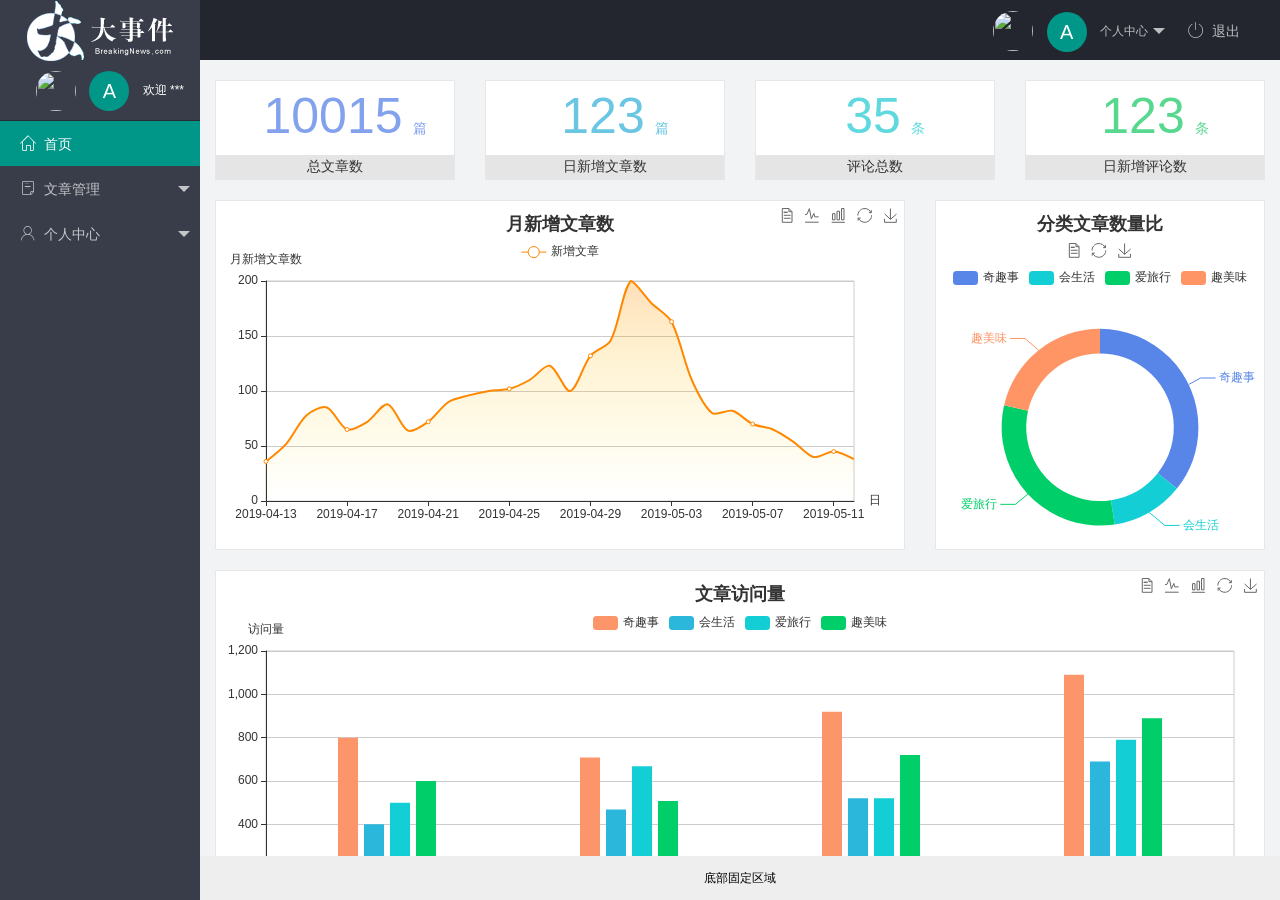
==== commit 3f4e7d55: "完成了所有功能" ====
--- a/index.html
+++ b/index.html
@@ -27,9 +27,9 @@
                         个人中心
                     </a>
                     <dl class="layui-nav-child">
-                        <dd><a href="">基本资料</a></dd>
-                        <dd><a href="">更换头像</a></dd>
-                        <dd><a href="">重置密码</a></dd>
+                        <dd><a href="/user/user_index.html" target="fm">基本资料</a></dd>
+                        <dd><a href="/user/user_avatar.html" target="fm">更换头像</a></dd>
+                        <dd><a href="/user/user_pwd.html" target="fm">重置密码</a></dd>
                     </dl>
                 </li>
                 <li class="layui-nav-item" lay-header-event="menuRight" lay-unselect>
@@ -53,17 +53,23 @@
                     <li class="layui-nav-item">
                         <a class="" href="javascript:;"><span class="iconfont icon-16"></span>文章管理</a>
                         <dl class="layui-nav-child">
-                            <dd><a href="javascript:;"><i class="layui-icon layui-icon-app"></i>文章类别</a></dd>
-                            <dd><a href="javascript:;"><i class="layui-icon layui-icon-app"></i>文章列表</a></dd>
-                            <dd><a href="javascript:;"><i class="layui-icon layui-icon-app"></i>发布文章</a></dd>
+                            <dd><a href="/article/art_cate.html" target="fm"><i
+                                        class="layui-icon layui-icon-app"></i>文章类别</a></dd>
+                            <dd id="change"><a href="/article/art_list.html" target="fm"><i
+                                        class="layui-icon layui-icon-app"></i>文章列表</a></dd>
+                            <dd><a href="/article/art_pub.html" target="fm"><i
+                                        class="layui-icon layui-icon-app"></i>发布文章</a></dd>
                         </dl>
                     </li>
                     <li class="layui-nav-item">
                         <a href="javascript:;"><span class="iconfont icon-user"></span>个人中心</a>
                         <dl class="layui-nav-child">
-                            <dd><a href="javascript:;"><i class="layui-icon layui-icon-app"></i>基本资料</a></dd>
-                            <dd><a href="javascript:;"><i class="layui-icon layui-icon-app"></i>更换头像</a></dd>
-                            <dd><a href="javascript:;"><i class="layui-icon layui-icon-app"></i>重置密码</a></dd>
+                            <dd><a href="/user/user_index.html" target="fm"><i
+                                        class="layui-icon layui-icon-app"></i>基本资料</a></dd>
+                            <dd><a href="/user/user_avatar.html" target="fm"><i
+                                        class="layui-icon layui-icon-app"></i>更换头像</a></dd>
+                            <dd><a href="/user/user_pwd.html" target="fm"><i
+                                        class="layui-icon layui-icon-app"></i>重置密码</a></dd>
                         </dl>
                     </li>
                 </ul>
